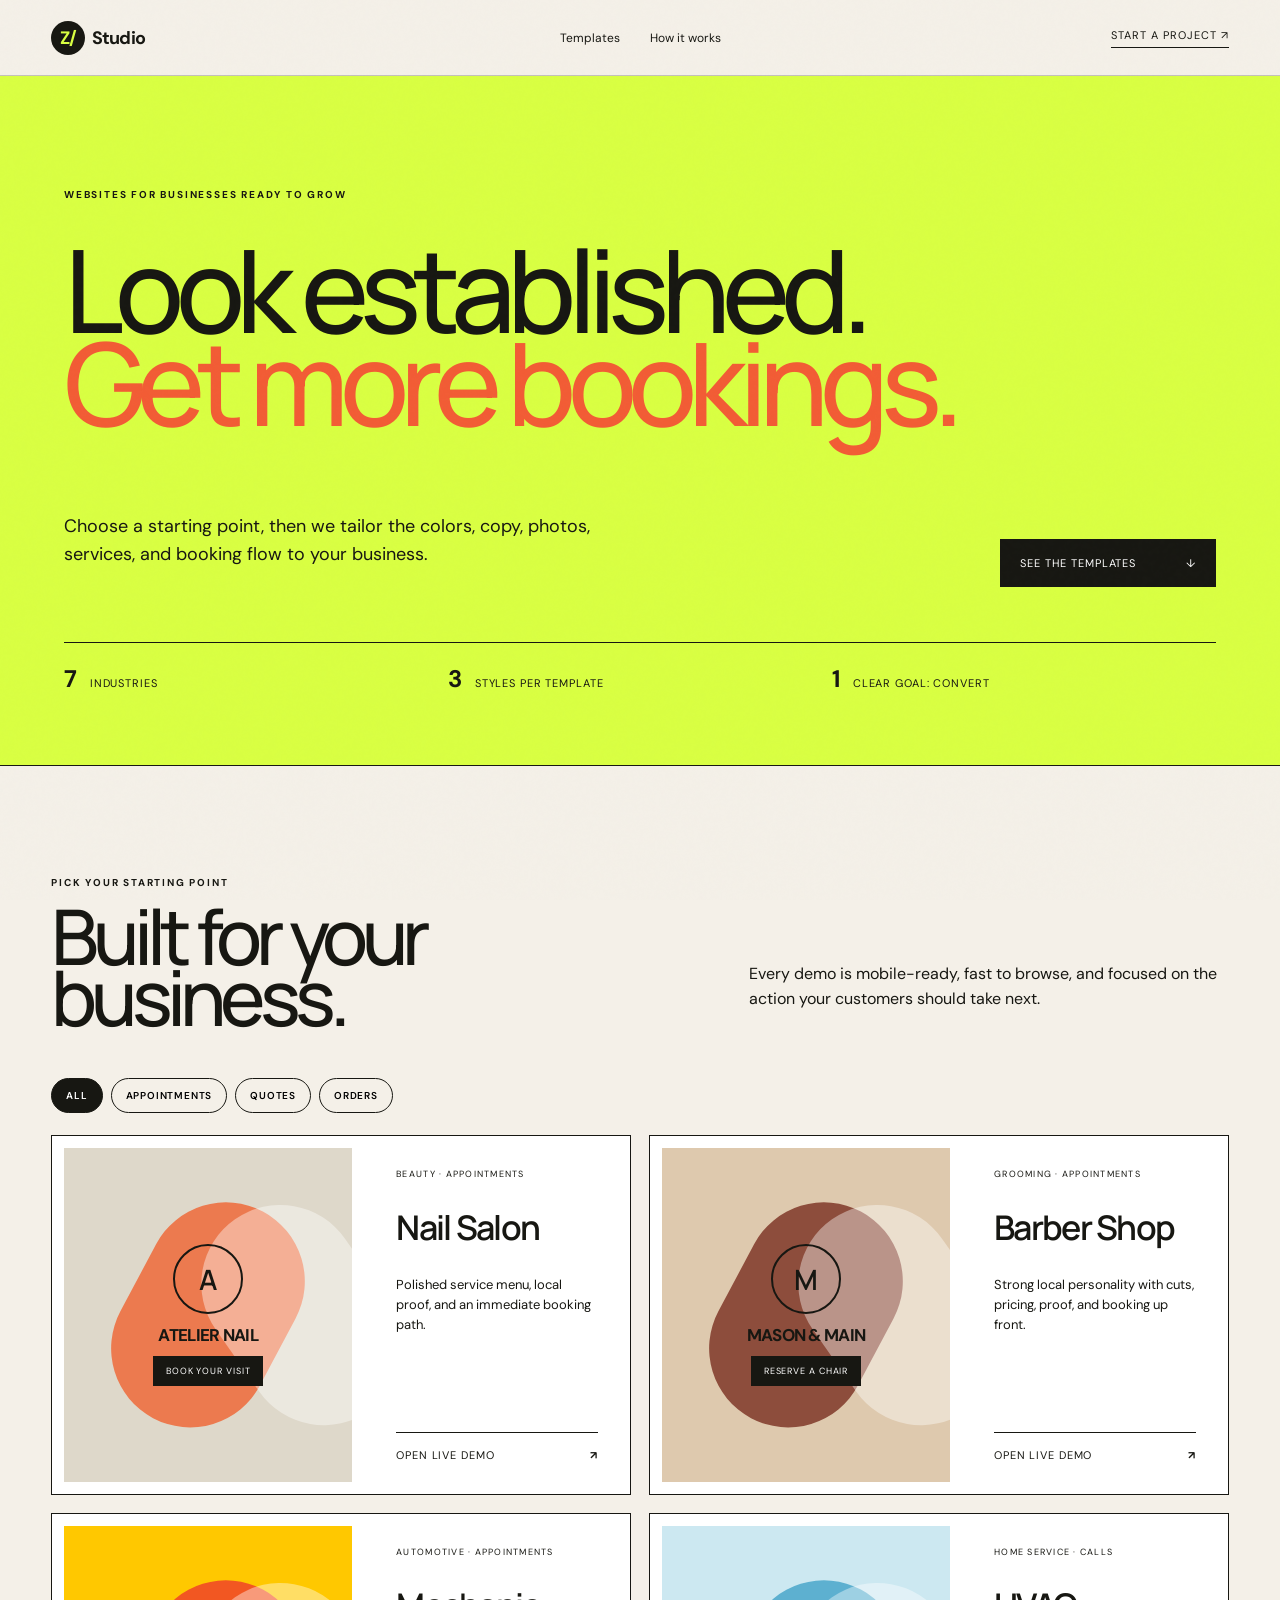
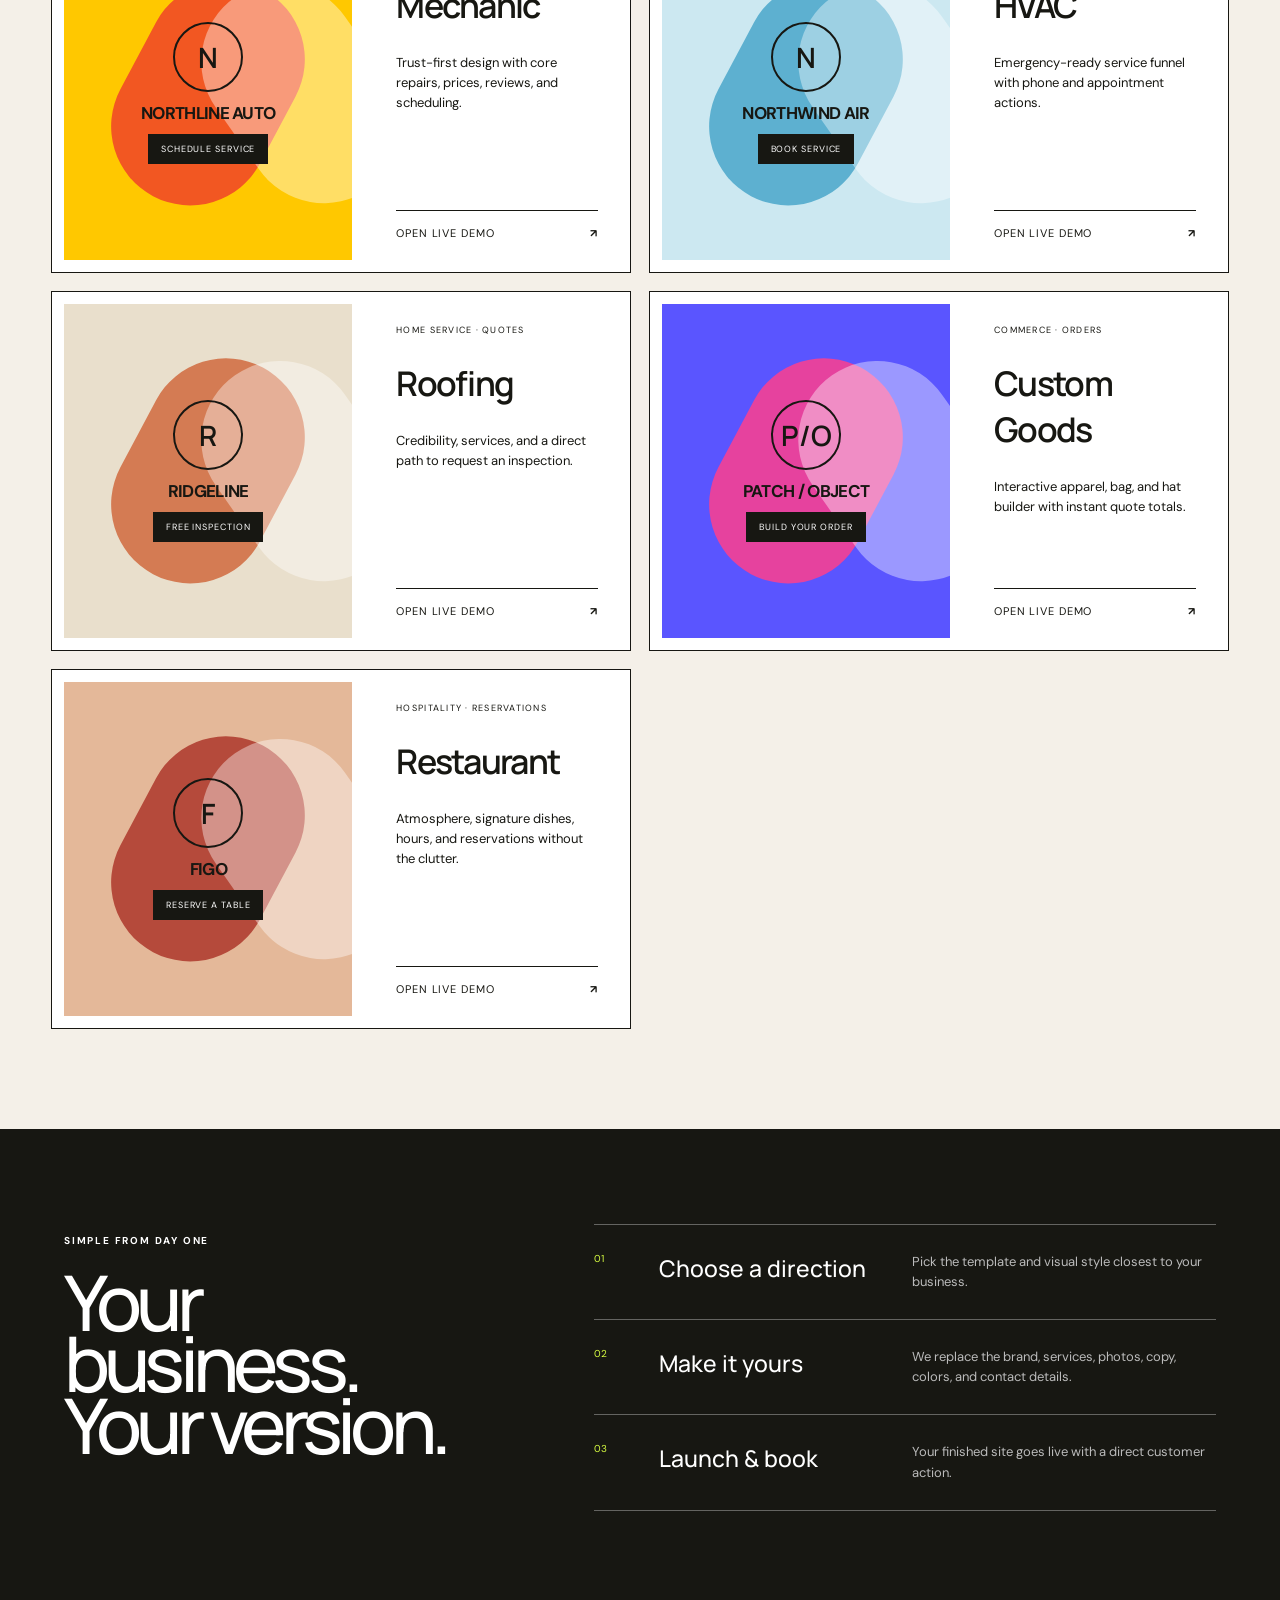
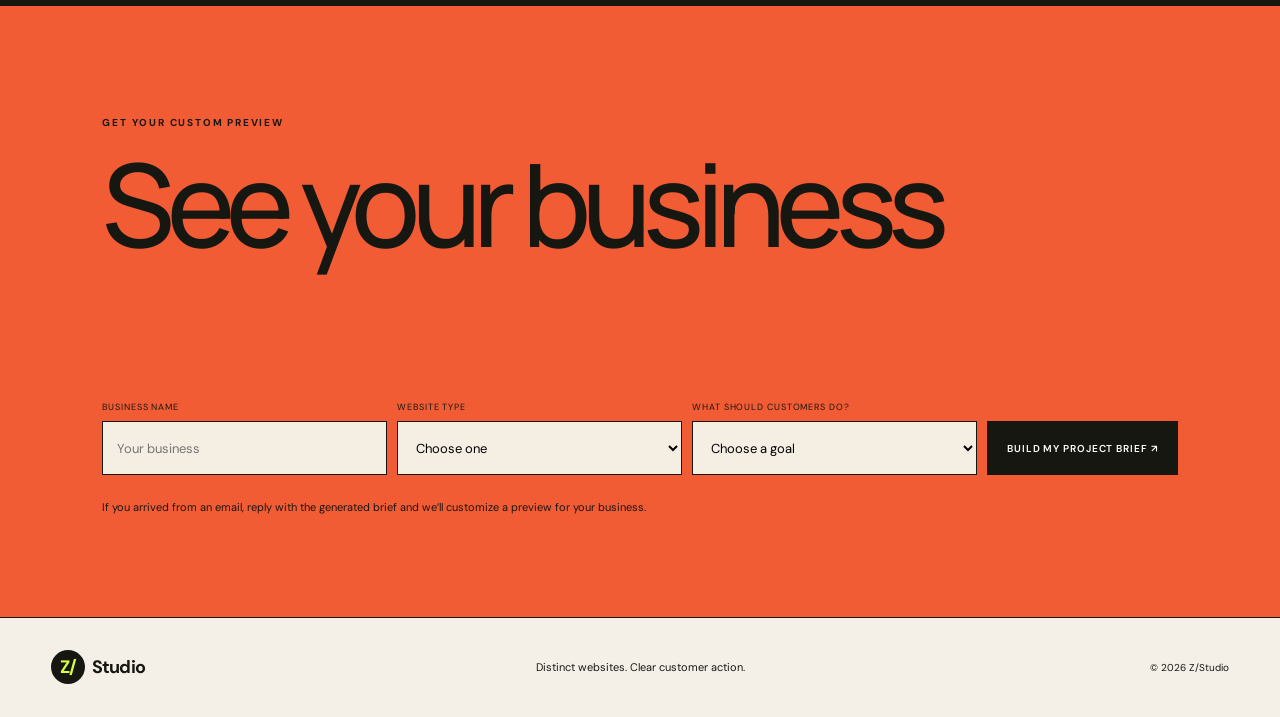
==== index.html @ 81685e37 "Build website template showroom" ====
<!doctype html>
<html lang="en">
<head>
  <meta charset="UTF-8" />
  <meta name="viewport" content="width=device-width, initial-scale=1" />
  <meta name="description" content="Client-ready website concepts for local businesses, customized to your brand." />
  <title>Z/Studio — Websites built to book</title>
  <link rel="preconnect" href="https://fonts.googleapis.com">
  <link rel="preconnect" href="https://fonts.gstatic.com" crossorigin>
  <link href="https://fonts.googleapis.com/css2?family=DM+Sans:wght@400;500;600;700&family=Manrope:wght@400;500;600&display=swap" rel="stylesheet">
  <link rel="stylesheet" href="./styles.css" />
</head>
<body>
  <div class="grain"></div>
  <header class="topbar">
    <a class="logo" href="#top"><span>Z/</span>Studio</a>
    <nav><a href="#templates">Templates</a><a href="#how">How it works</a></nav>
    <a class="mini-cta" href="#contact">Start a project <span>↗</span></a>
  </header>

  <main id="top">
    <section class="hero">
      <p class="eyebrow">Websites for businesses ready to grow</p>
      <h1>Look established.<br><em>Get more bookings.</em></h1>
      <div class="hero-bottom">
        <p>Choose a starting point, then we tailor the colors, copy, photos, services, and booking flow to your business.</p>
        <a class="button" href="#templates">See the templates <span>↓</span></a>
      </div>
      <div class="hero-proof"><span><strong>7</strong> industries</span><span><strong>3</strong> styles per template</span><span><strong>1</strong> clear goal: convert</span></div>
    </section>

    <section class="templates" id="templates">
      <div class="section-head"><div><p class="eyebrow">Pick your starting point</p><h2>Built for your business.</h2></div><p>Every demo is mobile-ready, fast to browse, and focused on the action your customers should take next.</p></div>
      <div class="filter" role="group" aria-label="Filter templates">
        <button class="active" data-filter="all">All</button><button data-filter="appointments">Appointments</button><button data-filter="quotes">Quotes</button><button data-filter="orders">Orders</button>
      </div>
      <div class="grid">
        <article class="card card-nail" data-kind="appointments"><div class="mock"><span class="mock-logo">A</span><strong>ATELIER NAIL</strong><i>Book your visit</i></div><div class="card-copy"><span>Beauty · Appointments</span><h3>Nail Salon</h3><p>Polished service menu, local proof, and an immediate booking path.</p><a href="https://zda1-hub.github.io/nail-salon-templates/" target="_blank" rel="noreferrer">Open live demo <b>↗</b></a></div></article>
        <article class="card card-barber" data-kind="appointments"><div class="mock"><span class="mock-logo">M</span><strong>MASON & MAIN</strong><i>Reserve a chair</i></div><div class="card-copy"><span>Grooming · Appointments</span><h3>Barber Shop</h3><p>Strong local personality with cuts, pricing, proof, and booking up front.</p><a href="https://zda1-hub.github.io/barber-shop-templates/" target="_blank" rel="noreferrer">Open live demo <b>↗</b></a></div></article>
        <article class="card card-auto" data-kind="appointments"><div class="mock"><span class="mock-logo">N</span><strong>NORTHLINE AUTO</strong><i>Schedule service</i></div><div class="card-copy"><span>Automotive · Appointments</span><h3>Mechanic</h3><p>Trust-first design with core repairs, prices, reviews, and scheduling.</p><a href="https://zda1-hub.github.io/mechanic-templates/" target="_blank" rel="noreferrer">Open live demo <b>↗</b></a></div></article>
        <article class="card card-hvac" data-kind="appointments quotes"><div class="mock"><span class="mock-logo">N</span><strong>NORTHWIND AIR</strong><i>Book service</i></div><div class="card-copy"><span>Home service · Calls</span><h3>HVAC</h3><p>Emergency-ready service funnel with phone and appointment actions.</p><a href="https://zda1-hub.github.io/hvac-templates/" target="_blank" rel="noreferrer">Open live demo <b>↗</b></a></div></article>
        <article class="card card-roof" data-kind="quotes"><div class="mock"><span class="mock-logo">R</span><strong>RIDGELINE</strong><i>Free inspection</i></div><div class="card-copy"><span>Home service · Quotes</span><h3>Roofing</h3><p>Credibility, services, and a direct path to request an inspection.</p><a href="https://zda1-hub.github.io/roofing-templates/" target="_blank" rel="noreferrer">Open live demo <b>↗</b></a></div></article>
        <article class="card card-goods" data-kind="orders quotes"><div class="mock"><span class="mock-logo">P/O</span><strong>PATCH / OBJECT</strong><i>Build your order</i></div><div class="card-copy"><span>Commerce · Orders</span><h3>Custom Goods</h3><p>Interactive apparel, bag, and hat builder with instant quote totals.</p><a href="https://zda1-hub.github.io/clothing-custom-goods-templates/" target="_blank" rel="noreferrer">Open live demo <b>↗</b></a></div></article>
        <article class="card card-food" data-kind="appointments"><div class="mock"><span class="mock-logo">F</span><strong>FIGO</strong><i>Reserve a table</i></div><div class="card-copy"><span>Hospitality · Reservations</span><h3>Restaurant</h3><p>Atmosphere, signature dishes, hours, and reservations without the clutter.</p><a href="https://zda1-hub.github.io/restaurant-templates/" target="_blank" rel="noreferrer">Open live demo <b>↗</b></a></div></article>
      </div>
    </section>

    <section class="how" id="how">
      <div><p class="eyebrow">Simple from day one</p><h2>Your business.<br>Your version.</h2></div>
      <ol><li><span>01</span><strong>Choose a direction</strong><p>Pick the template and visual style closest to your business.</p></li><li><span>02</span><strong>Make it yours</strong><p>We replace the brand, services, photos, copy, colors, and contact details.</p></li><li><span>03</span><strong>Launch & book</strong><p>Your finished site goes live with a direct customer action.</p></li></ol>
    </section>

    <section class="contact" id="contact">
      <p class="eyebrow">Get your custom preview</p><h2>See your business<br><em>in the template.</em></h2>
      <form id="brief-form">
        <label>Business name<input name="business" required placeholder="Your business"></label>
        <label>Website type<select name="type" required><option value="">Choose one</option><option>Nail salon</option><option>Barber shop</option><option>Mechanic</option><option>HVAC</option><option>Roofing</option><option>Clothing / custom goods</option><option>Restaurant / food</option><option>Something custom</option></select></label>
        <label>What should customers do?<select name="goal" required><option value="">Choose a goal</option><option>Book an appointment</option><option>Call the business</option><option>Request a quote</option><option>Order a product</option><option>Reserve a table</option></select></label>
        <button type="submit">Build my project brief <span>↗</span></button>
      </form>
      <p class="form-note" id="form-note">If you arrived from an email, reply with the generated brief and we’ll customize a preview for your business.</p>
    </section>
  </main>

  <footer><a class="logo" href="#top"><span>Z/</span>Studio</a><p>Distinct websites. Clear customer action.</p><span>© 2026 Z/Studio</span></footer>
  <script src="./script.js"></script>
</body>
</html>
---- styles.css ----
:root{--ink:#171712;--paper:#f4f0e8;--lime:#d9ff42;--orange:#f25c35;--line:rgba(23,23,18,.22)}*{box-sizing:border-box}html{scroll-behavior:smooth}body{margin:0;background:var(--paper);color:var(--ink);font-family:"DM Sans",sans-serif}a{color:inherit;text-decoration:none}.grain{position:fixed;inset:0;pointer-events:none;opacity:.12;z-index:20;background-image:url("data:image/svg+xml,%3Csvg viewBox='0 0 180 180' xmlns='http://www.w3.org/2000/svg'%3E%3Cfilter id='n'%3E%3CfeTurbulence type='fractalNoise' baseFrequency='.9' numOctaves='3' stitchTiles='stitch'/%3E%3C/filter%3E%3Crect width='100%25' height='100%25' filter='url(%23n)' opacity='.12'/%3E%3C/svg%3E")}.topbar{height:76px;padding:0 4vw;display:grid;grid-template-columns:1fr auto 1fr;align-items:center;border-bottom:1px solid var(--line)}.logo{font-size:18px;font-weight:700;letter-spacing:-.05em}.logo span{display:inline-grid;place-items:center;width:34px;height:34px;margin-right:7px;background:var(--ink);color:var(--lime);border-radius:50%}.topbar nav{display:flex;gap:30px;font-size:12px}.mini-cta{justify-self:end;font-size:11px;text-transform:uppercase;letter-spacing:.09em;border-bottom:1px solid;padding-bottom:5px}.hero{padding:8vw 5vw 4vw;min-height:690px;display:flex;flex-direction:column;background:var(--lime);border-bottom:1px solid}.eyebrow{font-size:10px;text-transform:uppercase;letter-spacing:.18em;font-weight:700}.hero h1,.section-head h2,.how h2,.contact h2{font:500 clamp(66px,9vw,145px)/.8 Manrope,sans-serif;letter-spacing:-.075em;margin:32px 0}.hero h1 em,.contact h2 em{font-style:normal;color:var(--orange)}.hero-bottom{margin-top:auto;display:flex;justify-content:space-between;align-items:end;gap:40px}.hero-bottom>p{max-width:570px;font-size:18px;line-height:1.55}.button{background:var(--ink);color:#fff;padding:17px 20px;display:flex;justify-content:space-between;gap:50px;min-width:210px;font-size:11px;text-transform:uppercase;letter-spacing:.08em}.hero-proof{display:grid;grid-template-columns:repeat(3,1fr);border-top:1px solid;margin-top:55px}.hero-proof span{padding:20px 0;font-size:11px;text-transform:uppercase;letter-spacing:.08em}.hero-proof strong{font-size:24px;margin-right:8px}.templates{padding:100px 4vw}.section-head{display:flex;justify-content:space-between;align-items:end;gap:50px}.section-head h2{font-size:clamp(48px,6vw,86px);margin:16px 0 0}.section-head>p{max-width:480px;line-height:1.6}.filter{display:flex;gap:8px;margin:50px 0 22px}.filter button{border:1px solid var(--ink);background:transparent;padding:10px 14px;border-radius:999px;font:600 10px "DM Sans";text-transform:uppercase;letter-spacing:.08em;cursor:pointer}.filter button.active{background:var(--ink);color:#fff}.grid{display:grid;grid-template-columns:repeat(2,1fr);gap:18px}.card{display:grid;grid-template-columns:1.08fr .92fr;min-height:360px;border:1px solid var(--ink);background:#fff;transition:transform .2s}.card:hover{transform:translateY(-4px)}.card[hidden]{display:none}.mock{margin:12px;display:flex;flex-direction:column;justify-content:center;align-items:center;gap:10px;background:var(--card,#ded8ca);position:relative;overflow:hidden}.mock:before,.mock:after{content:"";position:absolute;width:55%;height:70%;border-radius:999px;background:var(--shape,#ef6a3a);transform:rotate(28deg);opacity:.85}.mock:after{background:#ffffff77;transform:rotate(-35deg);right:-10%}.mock>*{position:relative;z-index:1}.mock-logo{display:grid;place-items:center;width:70px;height:70px;border:2px solid;border-radius:50%;font:600 28px Manrope}.mock strong{font-size:17px;letter-spacing:-.04em}.mock i{background:var(--ink);color:#fff;padding:9px 13px;font:normal 9px "DM Sans";text-transform:uppercase;letter-spacing:.1em}.card-copy{padding:32px;display:flex;flex-direction:column}.card-copy>span{font-size:9px;text-transform:uppercase;letter-spacing:.14em}.card-copy h3{font:600 34px Manrope;margin:24px 0 12px;letter-spacing:-.05em}.card-copy p{font-size:13px;line-height:1.55}.card-copy a{margin-top:auto;border-top:1px solid;padding-top:15px;font-size:11px;text-transform:uppercase;letter-spacing:.08em;display:flex;justify-content:space-between}.card-barber{--card:#dec9ae;--shape:#7f3829}.card-auto{--card:#ffc800;--shape:#f04429}.card-hvac{--card:#cce8f1;--shape:#4aa7cb}.card-roof{--card:#e9dfcc;--shape:#d16a3f}.card-goods{--card:#5a55ff;--shape:#ff3f8e}.card-food{--card:#e4b899;--shape:#ad382b}.how{display:grid;grid-template-columns:.8fr 1.2fr;gap:9vw;padding:95px 5vw;background:var(--ink);color:#fff}.how h2{font-size:clamp(52px,6vw,88px);margin-top:24px}.how ol{list-style:none;margin:0;padding:0;border-top:1px solid #ffffff55}.how li{display:grid;grid-template-columns:45px 1fr 1.3fr;gap:20px;padding:27px 0;border-bottom:1px solid #ffffff55}.how li span{color:var(--lime);font-size:10px}.how li strong{font:500 23px Manrope}.how li p{margin:0;font-size:13px;line-height:1.55;color:#bbb}.contact{padding:100px 8vw;background:var(--orange)}.contact h2{font-size:clamp(62px,9vw,135px);margin:28px 0 60px}.contact form{display:grid;grid-template-columns:repeat(3,1fr) auto;gap:10px}.contact label{font-size:9px;text-transform:uppercase;letter-spacing:.1em}.contact input,.contact select{display:block;width:100%;margin-top:8px;height:54px;border:1px solid var(--ink);background:#f5eee3;padding:0 14px;font:13px "DM Sans"}.contact button{align-self:end;height:54px;border:0;background:var(--ink);color:#fff;padding:0 20px;font:600 10px "DM Sans";text-transform:uppercase;letter-spacing:.09em}.form-note{font-size:11px;max-width:700px;line-height:1.6;margin:24px 0 0}footer{min-height:100px;padding:25px 4vw;display:grid;grid-template-columns:1fr auto 1fr;align-items:center;border-top:1px solid}footer p{font-size:11px}footer>span{text-align:right;font-size:10px}@media(max-width:900px){.topbar{grid-template-columns:1fr auto}.topbar nav{display:none}.hero{min-height:620px;padding-top:80px}.grid{grid-template-columns:1fr}.how{grid-template-columns:1fr}.contact form{grid-template-columns:1fr 1fr}.contact button{grid-column:1/-1}.card{min-height:330px}}@media(max-width:600px){.mini-cta{font-size:9px}.hero{padding:70px 20px 32px;min-height:650px}.hero h1{font-size:17vw}.hero-bottom{align-items:flex-start;flex-direction:column}.hero-proof{grid-template-columns:1fr}.hero-proof span{padding:10px 0;border-bottom:1px solid}.templates{padding:70px 20px}.section-head{align-items:flex-start;flex-direction:column}.filter{overflow:auto}.grid{gap:14px}.card{grid-template-columns:1fr;min-height:0}.mock{height:250px}.card-copy{min-height:270px;padding:25px}.how{padding:70px 20px}.how li{grid-template-columns:30px 1fr}.how li p{grid-column:2}.contact{padding:75px 20px}.contact h2{font-size:17vw}.contact form{grid-template-columns:1fr}.contact button{grid-column:auto}footer{grid-template-columns:1fr;gap:20px}footer>span{text-align:left}}
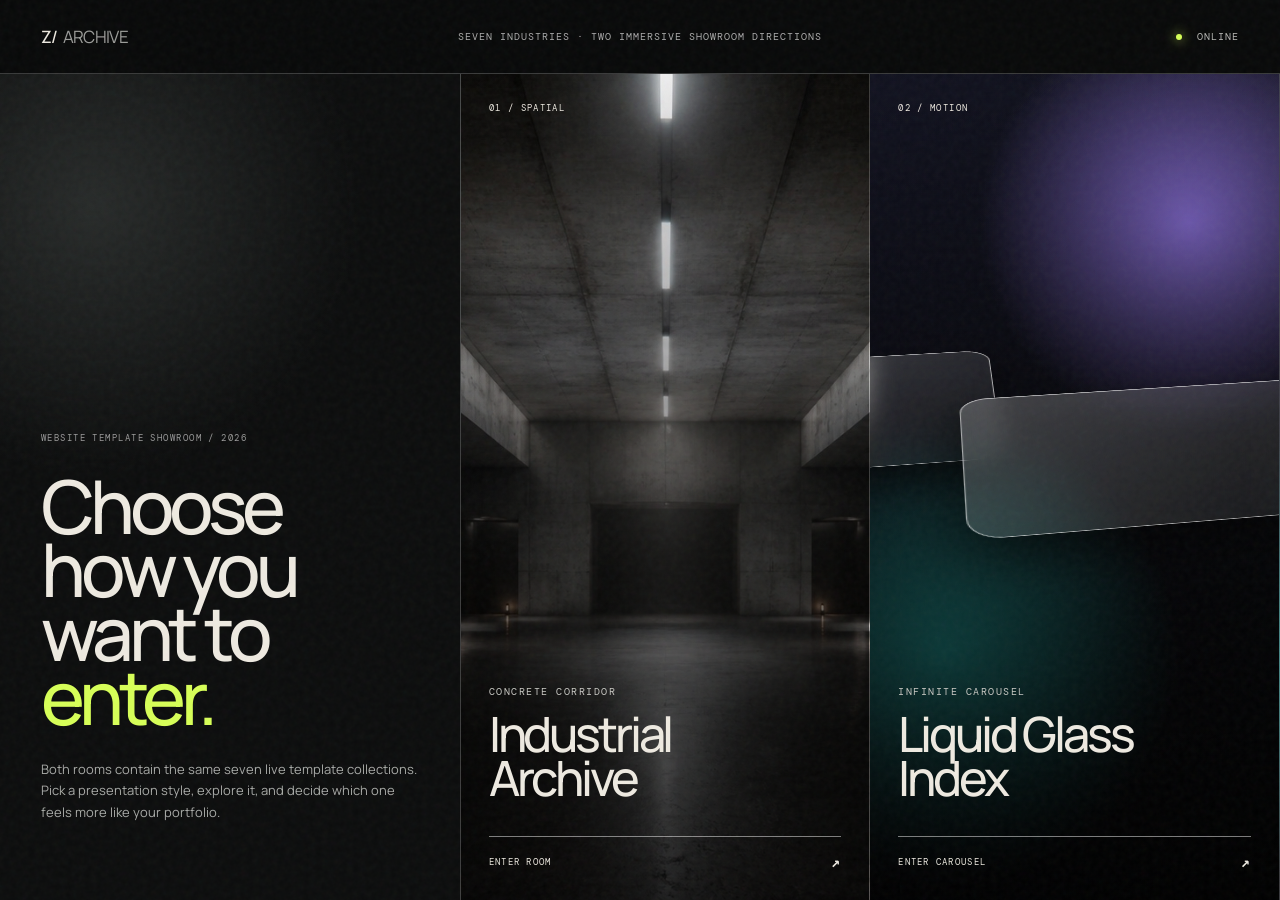
==== commit f8751d85: "Build immersive dual-mode template showroom" ====
--- a/index.html
+++ b/index.html
@@ -3,66 +3,53 @@
 <head>
   <meta charset="UTF-8" />
   <meta name="viewport" content="width=device-width, initial-scale=1" />
-  <meta name="description" content="Client-ready website concepts for local businesses, customized to your brand." />
-  <title>Z/Studio — Websites built to book</title>
+  <meta name="description" content="Choose an immersive way to explore seven business website template collections." />
+  <title>Z/Archive — Choose an experience</title>
   <link rel="preconnect" href="https://fonts.googleapis.com">
   <link rel="preconnect" href="https://fonts.gstatic.com" crossorigin>
-  <link href="https://fonts.googleapis.com/css2?family=DM+Sans:wght@400;500;600;700&family=Manrope:wght@400;500;600&display=swap" rel="stylesheet">
+  <link href="https://fonts.googleapis.com/css2?family=DM+Mono:wght@300;400;500&family=Manrope:wght@400;500;600&display=swap" rel="stylesheet">
   <link rel="stylesheet" href="./styles.css" />
 </head>
 <body>
-  <div class="grain"></div>
-  <header class="topbar">
-    <a class="logo" href="#top"><span>Z/</span>Studio</a>
-    <nav><a href="#templates">Templates</a><a href="#how">How it works</a></nav>
-    <a class="mini-cta" href="#contact">Start a project <span>↗</span></a>
-  </header>
+  <main>
+    <header class="masthead">
+      <a class="brand" href="./">Z/<span>ARCHIVE</span></a>
+      <p>Seven industries · two immersive showroom directions</p>
+      <span class="status"><i></i> ONLINE</span>
+    </header>
 
-  <main id="top">
-    <section class="hero">
-      <p class="eyebrow">Websites for businesses ready to grow</p>
-      <h1>Look established.<br><em>Get more bookings.</em></h1>
-      <div class="hero-bottom">
-        <p>Choose a starting point, then we tailor the colors, copy, photos, services, and booking flow to your business.</p>
-        <a class="button" href="#templates">See the templates <span>↓</span></a>
+    <section class="chooser" aria-labelledby="page-title">
+      <div class="intro">
+        <p class="kicker">Website template showroom / 2026</p>
+        <h1 id="page-title">Choose how you<br>want to <em>enter.</em></h1>
+        <p>Both rooms contain the same seven live template collections. Pick a presentation style, explore it, and decide which one feels more like your portfolio.</p>
       </div>
-      <div class="hero-proof"><span><strong>7</strong> industries</span><span><strong>3</strong> styles per template</span><span><strong>1</strong> clear goal: convert</span></div>
-    </section>
 
-    <section class="templates" id="templates">
-      <div class="section-head"><div><p class="eyebrow">Pick your starting point</p><h2>Built for your business.</h2></div><p>Every demo is mobile-ready, fast to browse, and focused on the action your customers should take next.</p></div>
-      <div class="filter" role="group" aria-label="Filter templates">
-        <button class="active" data-filter="all">All</button><button data-filter="appointments">Appointments</button><button data-filter="quotes">Quotes</button><button data-filter="orders">Orders</button>
-      </div>
-      <div class="grid">
-        <article class="card card-nail" data-kind="appointments"><div class="mock"><span class="mock-logo">A</span><strong>ATELIER NAIL</strong><i>Book your visit</i></div><div class="card-copy"><span>Beauty · Appointments</span><h3>Nail Salon</h3><p>Polished service menu, local proof, and an immediate booking path.</p><a href="https://zda1-hub.github.io/nail-salon-templates/" target="_blank" rel="noreferrer">Open live demo <b>↗</b></a></div></article>
-        <article class="card card-barber" data-kind="appointments"><div class="mock"><span class="mock-logo">M</span><strong>MASON & MAIN</strong><i>Reserve a chair</i></div><div class="card-copy"><span>Grooming · Appointments</span><h3>Barber Shop</h3><p>Strong local personality with cuts, pricing, proof, and booking up front.</p><a href="https://zda1-hub.github.io/barber-shop-templates/" target="_blank" rel="noreferrer">Open live demo <b>↗</b></a></div></article>
-        <article class="card card-auto" data-kind="appointments"><div class="mock"><span class="mock-logo">N</span><strong>NORTHLINE AUTO</strong><i>Schedule service</i></div><div class="card-copy"><span>Automotive · Appointments</span><h3>Mechanic</h3><p>Trust-first design with core repairs, prices, reviews, and scheduling.</p><a href="https://zda1-hub.github.io/mechanic-templates/" target="_blank" rel="noreferrer">Open live demo <b>↗</b></a></div></article>
-        <article class="card card-hvac" data-kind="appointments quotes"><div class="mock"><span class="mock-logo">N</span><strong>NORTHWIND AIR</strong><i>Book service</i></div><div class="card-copy"><span>Home service · Calls</span><h3>HVAC</h3><p>Emergency-ready service funnel with phone and appointment actions.</p><a href="https://zda1-hub.github.io/hvac-templates/" target="_blank" rel="noreferrer">Open live demo <b>↗</b></a></div></article>
-        <article class="card card-roof" data-kind="quotes"><div class="mock"><span class="mock-logo">R</span><strong>RIDGELINE</strong><i>Free inspection</i></div><div class="card-copy"><span>Home service · Quotes</span><h3>Roofing</h3><p>Credibility, services, and a direct path to request an inspection.</p><a href="https://zda1-hub.github.io/roofing-templates/" target="_blank" rel="noreferrer">Open live demo <b>↗</b></a></div></article>
-        <article class="card card-goods" data-kind="orders quotes"><div class="mock"><span class="mock-logo">P/O</span><strong>PATCH / OBJECT</strong><i>Build your order</i></div><div class="card-copy"><span>Commerce · Orders</span><h3>Custom Goods</h3><p>Interactive apparel, bag, and hat builder with instant quote totals.</p><a href="https://zda1-hub.github.io/clothing-custom-goods-templates/" target="_blank" rel="noreferrer">Open live demo <b>↗</b></a></div></article>
-        <article class="card card-food" data-kind="appointments"><div class="mock"><span class="mock-logo">F</span><strong>FIGO</strong><i>Reserve a table</i></div><div class="card-copy"><span>Hospitality · Reservations</span><h3>Restaurant</h3><p>Atmosphere, signature dishes, hours, and reservations without the clutter.</p><a href="https://zda1-hub.github.io/restaurant-templates/" target="_blank" rel="noreferrer">Open live demo <b>↗</b></a></div></article>
+      <div class="doors">
+        <a class="door door-industrial" href="./industrial/">
+          <span class="door-no">01 / SPATIAL</span>
+          <div class="door-copy">
+            <p>Concrete corridor</p>
+            <h2>Industrial<br>Archive</h2>
+            <span class="enter">Enter room <b>↗</b></span>
+          </div>
+        </a>
+
+        <a class="door door-liquid" href="./liquid-glass/">
+          <span class="door-no">02 / MOTION</span>
+          <div class="glass-orbit" aria-hidden="true">
+            <i></i><i></i><i></i>
+          </div>
+          <div class="door-copy">
+            <p>Infinite carousel</p>
+            <h2>Liquid Glass<br>Index</h2>
+            <span class="enter">Enter carousel <b>↗</b></span>
+          </div>
+        </a>
       </div>
     </section>
-
-    <section class="how" id="how">
-      <div><p class="eyebrow">Simple from day one</p><h2>Your business.<br>Your version.</h2></div>
-      <ol><li><span>01</span><strong>Choose a direction</strong><p>Pick the template and visual style closest to your business.</p></li><li><span>02</span><strong>Make it yours</strong><p>We replace the brand, services, photos, copy, colors, and contact details.</p></li><li><span>03</span><strong>Launch & book</strong><p>Your finished site goes live with a direct customer action.</p></li></ol>
-    </section>
-
-    <section class="contact" id="contact">
-      <p class="eyebrow">Get your custom preview</p><h2>See your business<br><em>in the template.</em></h2>
-      <form id="brief-form">
-        <label>Business name<input name="business" required placeholder="Your business"></label>
-        <label>Website type<select name="type" required><option value="">Choose one</option><option>Nail salon</option><option>Barber shop</option><option>Mechanic</option><option>HVAC</option><option>Roofing</option><option>Clothing / custom goods</option><option>Restaurant / food</option><option>Something custom</option></select></label>
-        <label>What should customers do?<select name="goal" required><option value="">Choose a goal</option><option>Book an appointment</option><option>Call the business</option><option>Request a quote</option><option>Order a product</option><option>Reserve a table</option></select></label>
-        <button type="submit">Build my project brief <span>↗</span></button>
-      </form>
-      <p class="form-note" id="form-note">If you arrived from an email, reply with the generated brief and we’ll customize a preview for your business.</p>
-    </section>
   </main>
-
-  <footer><a class="logo" href="#top"><span>Z/</span>Studio</a><p>Distinct websites. Clear customer action.</p><span>© 2026 Z/Studio</span></footer>
+  <div class="noise" aria-hidden="true"></div>
   <script src="./script.js"></script>
 </body>
 </html>
--- a/styles.css
+++ b/styles.css
@@ -1 +1,2 @@
-:root{--ink:#171712;--paper:#f4f0e8;--lime:#d9ff42;--orange:#f25c35;--line:rgba(23,23,18,.22)}*{box-sizing:border-box}html{scroll-behavior:smooth}body{margin:0;background:var(--paper);color:var(--ink);font-family:"DM Sans",sans-serif}a{color:inherit;text-decoration:none}.grain{position:fixed;inset:0;pointer-events:none;opacity:.12;z-index:20;background-image:url("data:image/svg+xml,%3Csvg viewBox='0 0 180 180' xmlns='http://www.w3.org/2000/svg'%3E%3Cfilter id='n'%3E%3CfeTurbulence type='fractalNoise' baseFrequency='.9' numOctaves='3' stitchTiles='stitch'/%3E%3C/filter%3E%3Crect width='100%25' height='100%25' filter='url(%23n)' opacity='.12'/%3E%3C/svg%3E")}.topbar{height:76px;padding:0 4vw;display:grid;grid-template-columns:1fr auto 1fr;align-items:center;border-bottom:1px solid var(--line)}.logo{font-size:18px;font-weight:700;letter-spacing:-.05em}.logo span{display:inline-grid;place-items:center;width:34px;height:34px;margin-right:7px;background:var(--ink);color:var(--lime);border-radius:50%}.topbar nav{display:flex;gap:30px;font-size:12px}.mini-cta{justify-self:end;font-size:11px;text-transform:uppercase;letter-spacing:.09em;border-bottom:1px solid;padding-bottom:5px}.hero{padding:8vw 5vw 4vw;min-height:690px;display:flex;flex-direction:column;background:var(--lime);border-bottom:1px solid}.eyebrow{font-size:10px;text-transform:uppercase;letter-spacing:.18em;font-weight:700}.hero h1,.section-head h2,.how h2,.contact h2{font:500 clamp(66px,9vw,145px)/.8 Manrope,sans-serif;letter-spacing:-.075em;margin:32px 0}.hero h1 em,.contact h2 em{font-style:normal;color:var(--orange)}.hero-bottom{margin-top:auto;display:flex;justify-content:space-between;align-items:end;gap:40px}.hero-bottom>p{max-width:570px;font-size:18px;line-height:1.55}.button{background:var(--ink);color:#fff;padding:17px 20px;display:flex;justify-content:space-between;gap:50px;min-width:210px;font-size:11px;text-transform:uppercase;letter-spacing:.08em}.hero-proof{display:grid;grid-template-columns:repeat(3,1fr);border-top:1px solid;margin-top:55px}.hero-proof span{padding:20px 0;font-size:11px;text-transform:uppercase;letter-spacing:.08em}.hero-proof strong{font-size:24px;margin-right:8px}.templates{padding:100px 4vw}.section-head{display:flex;justify-content:space-between;align-items:end;gap:50px}.section-head h2{font-size:clamp(48px,6vw,86px);margin:16px 0 0}.section-head>p{max-width:480px;line-height:1.6}.filter{display:flex;gap:8px;margin:50px 0 22px}.filter button{border:1px solid var(--ink);background:transparent;padding:10px 14px;border-radius:999px;font:600 10px "DM Sans";text-transform:uppercase;letter-spacing:.08em;cursor:pointer}.filter button.active{background:var(--ink);color:#fff}.grid{display:grid;grid-template-columns:repeat(2,1fr);gap:18px}.card{display:grid;grid-template-columns:1.08fr .92fr;min-height:360px;border:1px solid var(--ink);background:#fff;transition:transform .2s}.card:hover{transform:translateY(-4px)}.card[hidden]{display:none}.mock{margin:12px;display:flex;flex-direction:column;justify-content:center;align-items:center;gap:10px;background:var(--card,#ded8ca);position:relative;overflow:hidden}.mock:before,.mock:after{content:"";position:absolute;width:55%;height:70%;border-radius:999px;background:var(--shape,#ef6a3a);transform:rotate(28deg);opacity:.85}.mock:after{background:#ffffff77;transform:rotate(-35deg);right:-10%}.mock>*{position:relative;z-index:1}.mock-logo{display:grid;place-items:center;width:70px;height:70px;border:2px solid;border-radius:50%;font:600 28px Manrope}.mock strong{font-size:17px;letter-spacing:-.04em}.mock i{background:var(--ink);color:#fff;padding:9px 13px;font:normal 9px "DM Sans";text-transform:uppercase;letter-spacing:.1em}.card-copy{padding:32px;display:flex;flex-direction:column}.card-copy>span{font-size:9px;text-transform:uppercase;letter-spacing:.14em}.card-copy h3{font:600 34px Manrope;margin:24px 0 12px;letter-spacing:-.05em}.card-copy p{font-size:13px;line-height:1.55}.card-copy a{margin-top:auto;border-top:1px solid;padding-top:15px;font-size:11px;text-transform:uppercase;letter-spacing:.08em;display:flex;justify-content:space-between}.card-barber{--card:#dec9ae;--shape:#7f3829}.card-auto{--card:#ffc800;--shape:#f04429}.card-hvac{--card:#cce8f1;--shape:#4aa7cb}.card-roof{--card:#e9dfcc;--shape:#d16a3f}.card-goods{--card:#5a55ff;--shape:#ff3f8e}.card-food{--card:#e4b899;--shape:#ad382b}.how{display:grid;grid-template-columns:.8fr 1.2fr;gap:9vw;padding:95px 5vw;background:var(--ink);color:#fff}.how h2{font-size:clamp(52px,6vw,88px);margin-top:24px}.how ol{list-style:none;margin:0;padding:0;border-top:1px solid #ffffff55}.how li{display:grid;grid-template-columns:45px 1fr 1.3fr;gap:20px;padding:27px 0;border-bottom:1px solid #ffffff55}.how li span{color:var(--lime);font-size:10px}.how li strong{font:500 23px Manrope}.how li p{margin:0;font-size:13px;line-height:1.55;color:#bbb}.contact{padding:100px 8vw;background:var(--orange)}.contact h2{font-size:clamp(62px,9vw,135px);margin:28px 0 60px}.contact form{display:grid;grid-template-columns:repeat(3,1fr) auto;gap:10px}.contact label{font-size:9px;text-transform:uppercase;letter-spacing:.1em}.contact input,.contact select{display:block;width:100%;margin-top:8px;height:54px;border:1px solid var(--ink);background:#f5eee3;padding:0 14px;font:13px "DM Sans"}.contact button{align-self:end;height:54px;border:0;background:var(--ink);color:#fff;padding:0 20px;font:600 10px "DM Sans";text-transform:uppercase;letter-spacing:.09em}.form-note{font-size:11px;max-width:700px;line-height:1.6;margin:24px 0 0}footer{min-height:100px;padding:25px 4vw;display:grid;grid-template-columns:1fr auto 1fr;align-items:center;border-top:1px solid}footer p{font-size:11px}footer>span{text-align:right;font-size:10px}@media(max-width:900px){.topbar{grid-template-columns:1fr auto}.topbar nav{display:none}.hero{min-height:620px;padding-top:80px}.grid{grid-template-columns:1fr}.how{grid-template-columns:1fr}.contact form{grid-template-columns:1fr 1fr}.contact button{grid-column:1/-1}.card{min-height:330px}}@media(max-width:600px){.mini-cta{font-size:9px}.hero{padding:70px 20px 32px;min-height:650px}.hero h1{font-size:17vw}.hero-bottom{align-items:flex-start;flex-direction:column}.hero-proof{grid-template-columns:1fr}.hero-proof span{padding:10px 0;border-bottom:1px solid}.templates{padding:70px 20px}.section-head{align-items:flex-start;flex-direction:column}.filter{overflow:auto}.grid{gap:14px}.card{grid-template-columns:1fr;min-height:0}.mock{height:250px}.card-copy{min-height:270px;padding:25px}.how{padding:70px 20px}.how li{grid-template-columns:30px 1fr}.how li p{grid-column:2}.contact{padding:75px 20px}.contact h2{font-size:17vw}.contact form{grid-template-columns:1fr}.contact button{grid-column:auto}footer{grid-template-columns:1fr;gap:20px}footer>span{text-align:left}}
+:root{--white:#eeeae1;--ink:#070808;--muted:#9b9c99;--line:rgba(255,255,255,.2);--acid:#d7ff57}*{box-sizing:border-box}html,body{min-height:100%;margin:0}body{background:#080909;color:var(--white);font-family:"Manrope",sans-serif;overflow-x:hidden}a{color:inherit;text-decoration:none}.masthead{position:relative;z-index:5;height:74px;padding:0 3.2vw;display:grid;grid-template-columns:1fr auto 1fr;align-items:center;border-bottom:1px solid var(--line);font:400 10px "DM Mono",monospace;letter-spacing:.1em;text-transform:uppercase}.brand{font:500 17px "Manrope",sans-serif;letter-spacing:-.04em}.brand span{margin-left:5px;color:var(--muted);font-weight:400}.masthead p{margin:0;color:#aaa}.status{justify-self:end;color:#b9b9b5}.status i{display:inline-block;width:6px;height:6px;margin-right:8px;background:var(--acid);border-radius:50%;box-shadow:0 0 12px var(--acid)}.chooser{min-height:calc(100vh - 74px);display:grid;grid-template-columns:minmax(300px,.72fr) 1.28fr}.intro{padding:6vw 3.2vw;display:flex;flex-direction:column;justify-content:flex-end;border-right:1px solid var(--line);background:radial-gradient(circle at 20% 16%,#272a29 0,transparent 34%),#0c0d0d}.kicker{margin:auto 0 0;font:400 9px "DM Mono",monospace;letter-spacing:.16em;text-transform:uppercase;color:#999}.intro h1{margin:30px 0;font:500 clamp(48px,5.8vw,95px)/.86 "Manrope",sans-serif;letter-spacing:-.07em}.intro h1 em{font-style:normal;color:var(--acid)}.intro>p:last-child{max-width:480px;margin:0;color:#a8aaa7;font-size:13px;line-height:1.65}.doors{display:grid;grid-template-columns:1fr 1fr;min-height:calc(100vh - 74px)}.door{position:relative;isolation:isolate;display:flex;flex-direction:column;justify-content:space-between;padding:28px;overflow:hidden;border-right:1px solid var(--line);transition:flex .45s cubic-bezier(.2,.8,.2,1),filter .35s}.door:after{content:"";position:absolute;inset:0;z-index:-1;background:linear-gradient(180deg,rgba(0,0,0,.05),rgba(0,0,0,.85))}.door-industrial{background:url("./assets/concrete-showroom.jpg") center/cover}.door-liquid{background:radial-gradient(circle at 78% 18%,#846bd1 0,transparent 28%),radial-gradient(circle at 18% 70%,#1d8e8b 0,transparent 35%),linear-gradient(145deg,#121321,#050606)}.door:hover{filter:brightness(1.13)}.door-no{font:400 9px "DM Mono",monospace;letter-spacing:.15em}.door-copy{position:relative;z-index:2}.door-copy p{font:400 10px "DM Mono",monospace;text-transform:uppercase;letter-spacing:.15em;color:#c8c8c3}.door h2{margin:14px 0 36px;font:500 clamp(35px,3.8vw,62px)/.9 "Manrope",sans-serif;letter-spacing:-.065em}.enter{display:flex;justify-content:space-between;align-items:center;padding-top:15px;border-top:1px solid rgba(255,255,255,.48);font:400 9px "DM Mono",monospace;text-transform:uppercase;letter-spacing:.14em}.enter b{font-size:15px}.glass-orbit{position:absolute;inset:12% -30% 28% -30%;transform:perspective(900px) rotateX(62deg) rotateZ(-8deg)}.glass-orbit i{position:absolute;left:50%;top:50%;display:block;width:58%;aspect-ratio:1.5;border:1px solid rgba(255,255,255,.58);border-radius:30px;background:linear-gradient(135deg,rgba(255,255,255,.23),rgba(255,255,255,.035));box-shadow:inset 0 1px 1px #fff9,0 30px 60px #0008;backdrop-filter:blur(12px)}.glass-orbit i:nth-child(1){transform:translate(-120%,-75%)}.glass-orbit i:nth-child(2){transform:translate(-30%,-25%)}.glass-orbit i:nth-child(3){transform:translate(60%,25%)}.noise{position:fixed;inset:0;z-index:20;pointer-events:none;opacity:.06;background-image:url("data:image/svg+xml,%3Csvg viewBox='0 0 160 160' xmlns='http://www.w3.org/2000/svg'%3E%3Cfilter id='n'%3E%3CfeTurbulence type='fractalNoise' baseFrequency='.9' numOctaves='3' stitchTiles='stitch'/%3E%3C/filter%3E%3Crect width='100%25' height='100%25' filter='url(%23n)' opacity='.7'/%3E%3C/svg%3E")}
+@media(max-width:960px){.chooser{grid-template-columns:1fr}.intro{min-height:62vh;border-right:0;border-bottom:1px solid var(--line)}.doors{min-height:80vh}.masthead p{display:none}}@media(max-width:620px){.masthead{grid-template-columns:1fr auto}.doors{grid-template-columns:1fr}.door{min-height:68vh}.intro{padding:60px 20px 35px}.door{padding:22px}.masthead{padding:0 20px}.door h2{font-size:52px}.status{display:block}}
